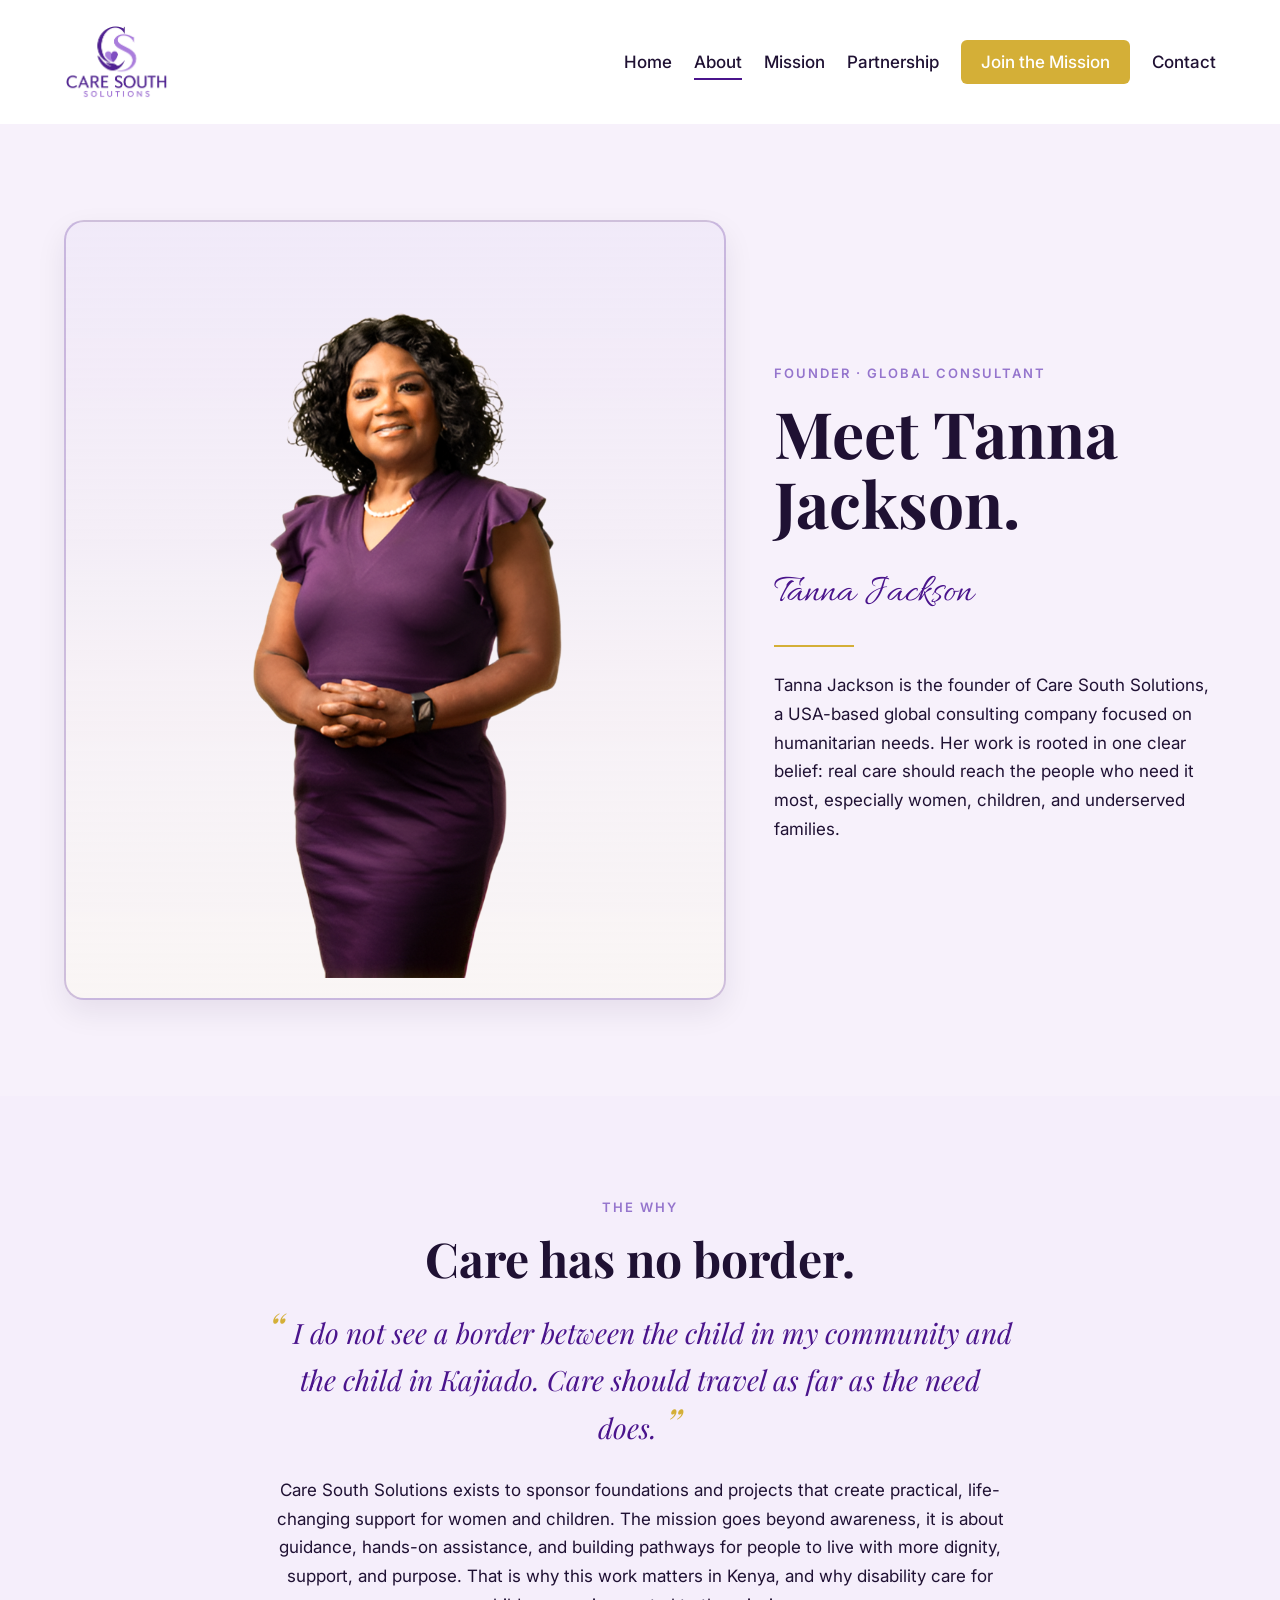
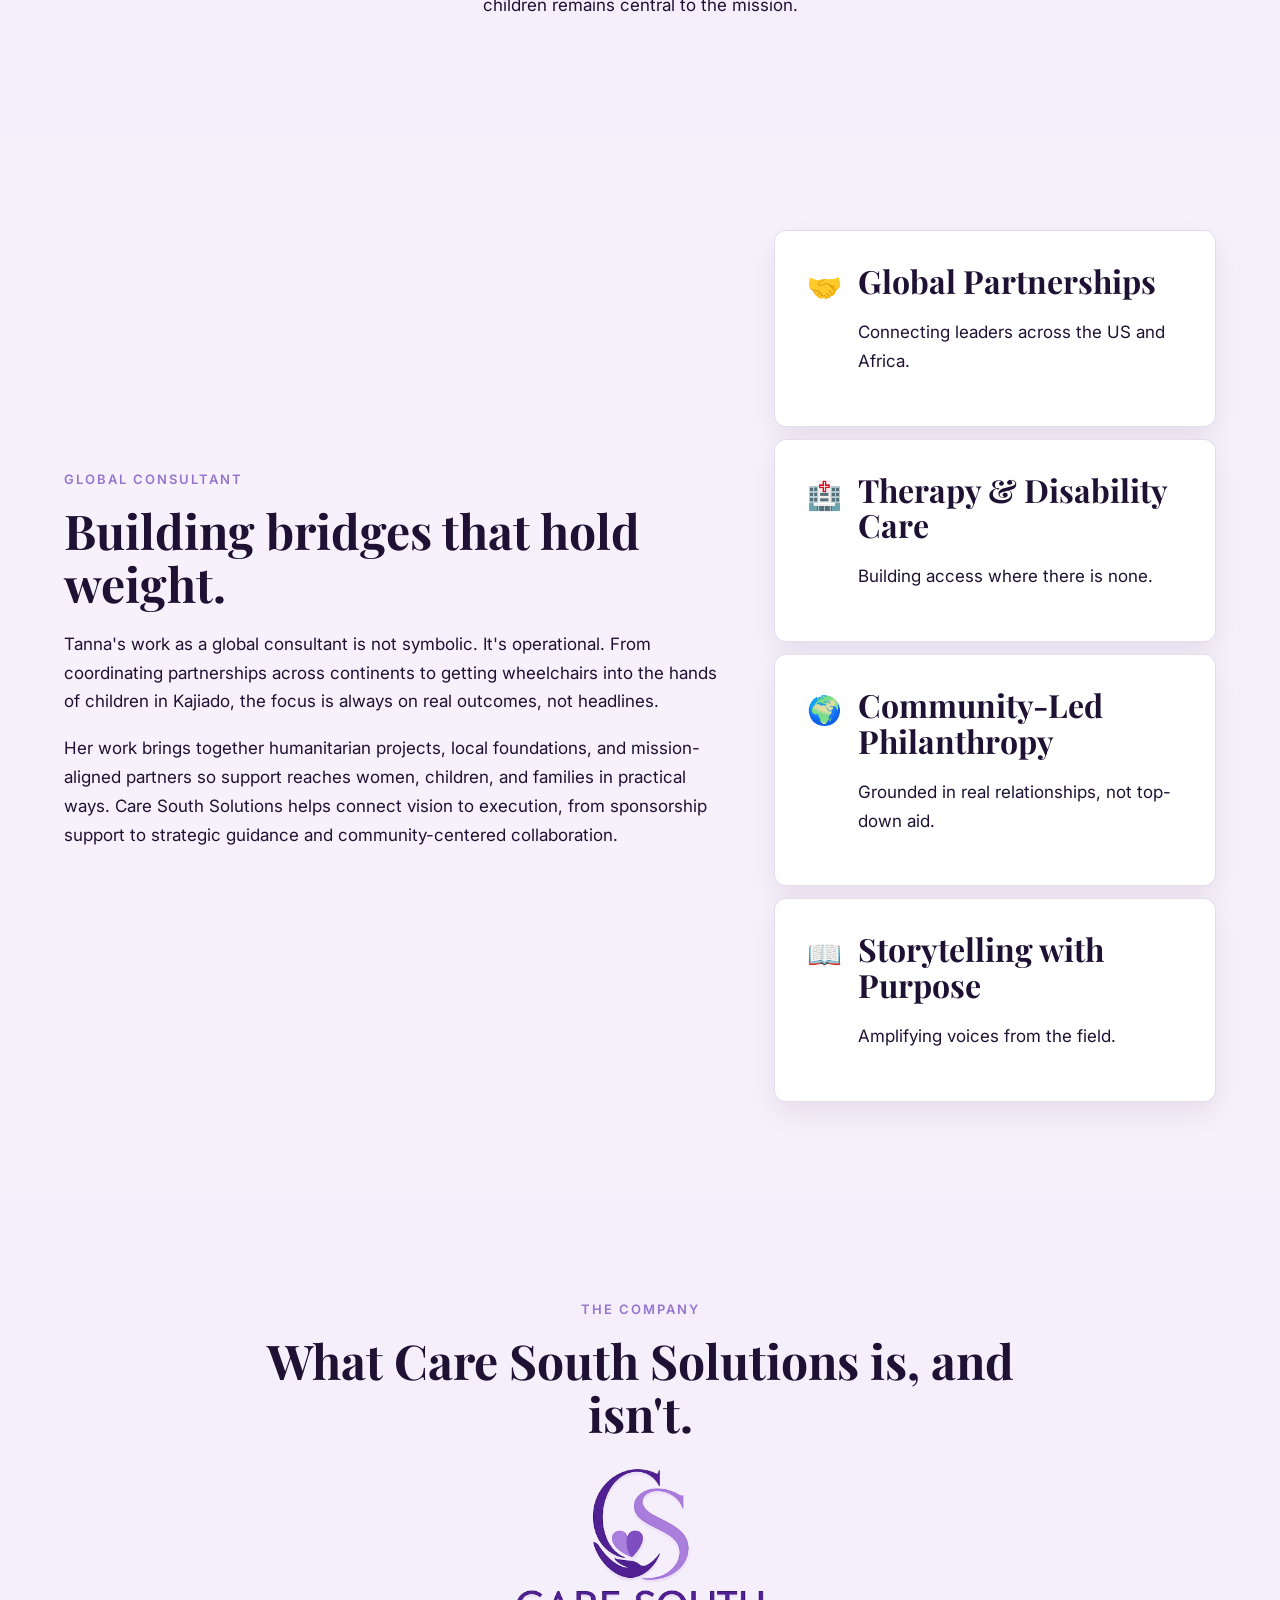
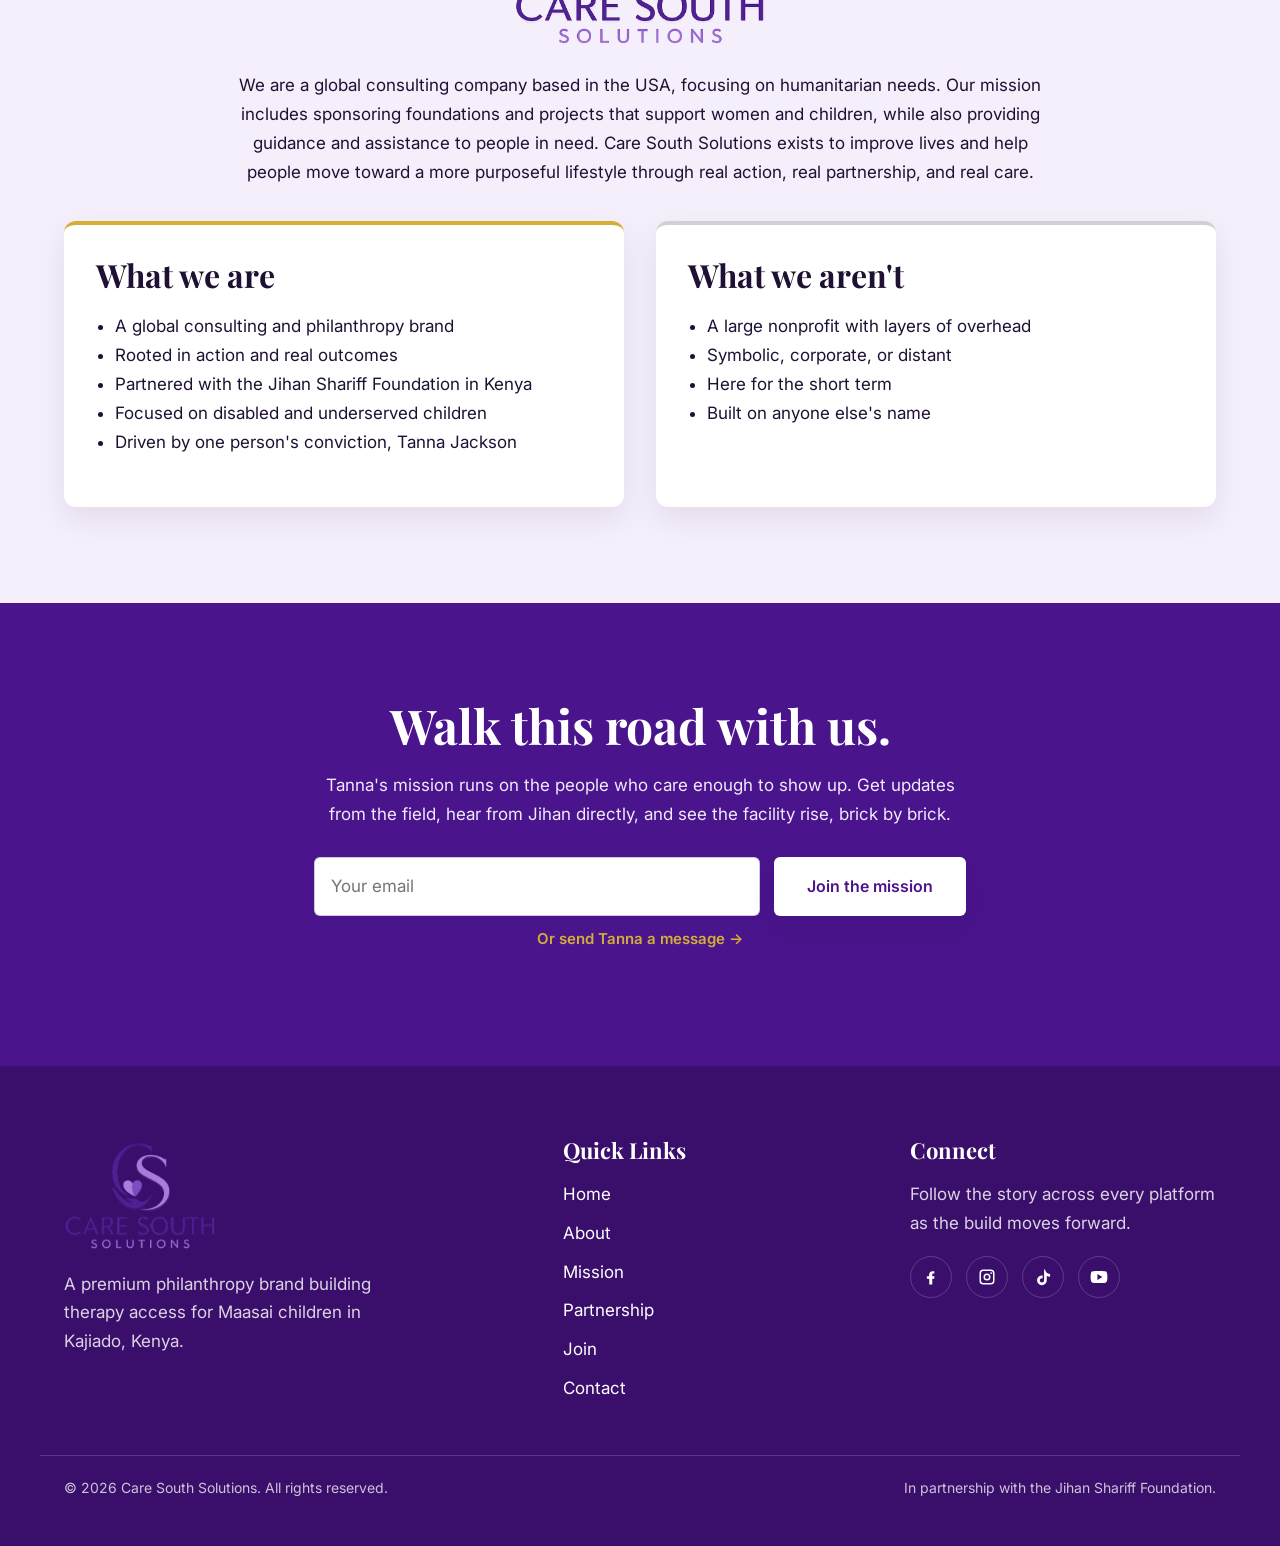
==== about.html @ 9bb9696c "Add files via upload" ====
<!DOCTYPE html>
<html lang="en">
<head>
  <meta charset="UTF-8">
  <meta name="viewport" content="width=device-width, initial-scale=1.0">
  <title>About | Care South Solutions</title>
  <meta name="description" content="Meet Tanna Jackson, founder of Care South Solutions, and learn why her global consulting work is rooted in care that crosses borders.">
  <meta name="author" content="Tanna Jackson · Care South Solutions">
  <meta property="og:title" content="About | Care South Solutions">
  <meta property="og:description" content="Meet Tanna Jackson, founder of Care South Solutions, and learn why her global consulting work is rooted in care that crosses borders.">
  <meta property="og:image" content="/assets/og-image.jpg">
  <meta property="og:url" content="https://[FILL IN: full page URL]/about.html">
  <meta property="og:type" content="website">
  <meta name="twitter:card" content="summary_large_image">
  <meta name="twitter:title" content="About | Care South Solutions">
  <meta name="twitter:description" content="Meet Tanna Jackson, founder of Care South Solutions, and learn why her global consulting work is rooted in care that crosses borders.">
  <meta name="twitter:image" content="/assets/og-image.jpg">
  <link rel="canonical" href="https://[FILL IN: full page URL]/about.html">
  <link rel="icon" href="/assets/favicon.ico" sizes="any">
  <link rel="apple-touch-icon" href="/assets/apple-touch-icon.png">
  <link rel="manifest" href="/manifest.json">
  <link rel="preconnect" href="https://fonts.googleapis.com">
  <link rel="preconnect" href="https://fonts.gstatic.com" crossorigin>
  <link rel="preload" as="style" href="https://fonts.googleapis.com/css2?family=Playfair+Display:wght@700&family=Inter:wght@400&display=swap">
  <link rel="stylesheet" href="https://fonts.googleapis.com/css2?family=Playfair+Display:wght@400;700;900&family=Inter:wght@400;500;600&family=Allura&display=swap">
  <link rel="stylesheet" href="css/styles.css">
</head>
<body>
<a class="skip-link" href="#main-content">Skip to main content</a>
<header class="site-header">
  <div class="container navbar">
    <a class="navbar-brand" href="index.html" aria-label="Care South Solutions home">
      <img src="assets/logo-brand-clean.png" alt="Care South Solutions logo" width="310" height="140">
    </a>
    <button class="menu-toggle" type="button" aria-expanded="false" aria-controls="site-menu" aria-label="Open menu">
      <span></span><span></span><span></span>
    </button>
    <nav class="site-nav" aria-label="Main navigation">
      <ul class="nav-links" id="site-menu">
        <li><a href="index.html">Home</a></li>
        <li><a href="about.html">About</a></li>
        <li><a href="mission.html">Mission</a></li>
        <li><a href="partnership.html">Partnership</a></li>
        <li><a class="nav-cta" href="join.html">Join the Mission</a></li>
        <li><a href="contact.html">Contact</a></li>
      </ul>
    </nav>
    <div class="mobile-overlay" aria-hidden="true"></div>
  </div>
</header>
<main id="main-content">
  <section class="section section-cream page-hero fade-in" aria-labelledby="about-hero-title">
    <div class="container split-layout">
      <div>
        <div class="image-frame tall about-portrait-frame">
          <img class="about-portrait" src="assets/tanna-jackson.png" alt="Portrait of Tanna Jackson in a purple dress" width="1024" height="1536">
        </div>
      </div>
      <div>
        <p class="eyebrow">Founder · Global Consultant</p>
        <h1 id="about-hero-title">Meet Tanna Jackson.</h1>
        <p class="signature" style="font-size: 40px;">Tanna Jackson</p>
        <div class="gold-rule"></div>
        <p>Tanna Jackson is the founder of Care South Solutions, a USA-based global consulting company focused on humanitarian needs. Her work is rooted in one clear belief: real care should reach the people who need it most, especially women, children, and underserved families.</p>
      </div>
    </div>
  </section>

  <section class="section fade-in" aria-labelledby="why-title">
    <div class="container text-center max-800 mx-auto">
      <p class="eyebrow">The Why</p>
      <h2 id="why-title">Care has no border.</h2>
      <p class="quote">I do not see a border between the child in my community and the child in Kajiado. Care should travel as far as the need does.</p>
      <p>Care South Solutions exists to sponsor foundations and projects that create practical, life-changing support for women and children. The mission goes beyond awareness, it is about guidance, hands-on assistance, and building pathways for people to live with more dignity, support, and purpose. That is why this work matters in Kenya, and why disability care for children remains central to the mission.</p>
    </div>
  </section>

  <section class="section section-cream fade-in" aria-labelledby="consultant-title">
    <div class="container split-layout">
      <div>
        <p class="eyebrow">Global Consultant</p>
        <h2 id="consultant-title">Building bridges that hold weight.</h2>
        <p>Tanna's work as a global consultant is not symbolic. It's operational. From coordinating partnerships across continents to getting wheelchairs into the hands of children in Kajiado, the focus is always on real outcomes, not headlines.</p>
        <p>Her work brings together humanitarian projects, local foundations, and mission-aligned partners so support reaches women, children, and families in practical ways. Care South Solutions helps connect vision to execution, from sponsorship support to strategic guidance and community-centered collaboration.</p>
      </div>
      <div class="centered-stack">
        <article class="card focus-card"><div class="focus-emoji">🤝</div><div><h3>Global Partnerships</h3><p>Connecting leaders across the US and Africa.</p></div></article>
        <article class="card focus-card"><div class="focus-emoji">🏥</div><div><h3>Therapy &amp; Disability Care</h3><p>Building access where there is none.</p></div></article>
        <article class="card focus-card"><div class="focus-emoji">🌍</div><div><h3>Community-Led Philanthropy</h3><p>Grounded in real relationships, not top-down aid.</p></div></article>
        <article class="card focus-card"><div class="focus-emoji">📖</div><div><h3>Storytelling with Purpose</h3><p>Amplifying voices from the field.</p></div></article>
      </div>
    </div>
  </section>

  <section class="section fade-in" aria-labelledby="company-title">
    <div class="container max-900 mx-auto text-center">
      <p class="eyebrow">The Company</p>
      <h2 id="company-title">What Care South Solutions is, and isn't.</h2>
      <img class="company-logo-mark" src="assets/logo.png" alt="Care South Solutions brand logo" width="260" height="260" loading="lazy">
      <p class="company-summary">We are a global consulting company based in the USA, focusing on humanitarian needs. Our mission includes sponsoring foundations and projects that support women and children, while also providing guidance and assistance to people in need. Care South Solutions exists to improve lives and help people move toward a more purposeful lifestyle through real action, real partnership, and real care.</p>
    </div>
    <div class="container compare-grid" style="margin-top: 34px;">
      <article class="compare-card positive">
        <h3>What we are</h3>
        <ul>
          <li>A global consulting and philanthropy brand</li>
          <li>Rooted in action and real outcomes</li>
          <li>Partnered with the Jihan Shariff Foundation in Kenya</li>
          <li>Focused on disabled and underserved children</li>
          <li>Driven by one person's conviction, Tanna Jackson</li>
        </ul>
      </article>
      <article class="compare-card muted">
        <h3>What we aren't</h3>
        <ul>
          <li>A large nonprofit with layers of overhead</li>
          <li>Symbolic, corporate, or distant</li>
          <li>Here for the short term</li>
          <li>Built on anyone else's name</li>
        </ul>
      </article>
    </div>
  </section>

  <section class="section section-purple fade-in" aria-labelledby="about-cta-title">
    <div class="container text-center max-700 mx-auto">
      <h2 id="about-cta-title">Walk this road with us.</h2>
      <p class="text-lavender">Tanna's mission runs on the people who care enough to show up. Get updates from the field, hear from Jihan directly, and see the facility rise, brick by brick.</p>
      <form class="inline-form" data-formspree="true" method="POST" style="justify-content: center;">
        <div class="form-group sr-only"><label for="about-email">Email address</label></div>
        <input class="input" id="about-email" name="email" type="email" placeholder="Your email" required>
        <button class="btn-white" type="submit" data-default-label="Join the mission">Join the mission</button>
      </form>
      <div data-form-status></div>
      <p class="small"><a class="text-link" href="contact.html" style="color: var(--color-gold);">Or send Tanna a message →</a></p>
    </div>
  </section>
</main>
<footer class="site-footer">
  <div class="container footer-grid">
    <div>
      <img class="footer-logo" src="assets/logo-new-cropped.png" alt="Care South Solutions logo in white" width="260" height="112" loading="lazy">
      <p class="footer-tagline">A premium philanthropy brand building therapy access for Maasai children in Kajiado, Kenya.</p>
    </div>
    <div>
      <h3 class="footer-heading">Quick Links</h3>
      <ul class="footer-links">
        <li><a href="index.html">Home</a></li>
        <li><a href="about.html">About</a></li>
        <li><a href="mission.html">Mission</a></li>
        <li><a href="partnership.html">Partnership</a></li>
        <li><a href="join.html">Join</a></li>
        <li><a href="contact.html">Contact</a></li>
      </ul>
    </div>
    <div>
      <h3 class="footer-heading">Connect</h3>
      <p class="footer-copy">Follow the story across every platform as the build moves forward.</p>
      <div class="social-links">
        <a href="[FILL IN: Facebook URL]" aria-label="Facebook"><svg viewBox="0 0 24 24" aria-hidden="true"><path d="M13.5 21v-7h2.3l.4-3h-2.7V9.2c0-.9.3-1.5 1.6-1.5H16V5.1c-.2 0-.9-.1-1.8-.1-2.9 0-4.5 1.7-4.5 4.8V11H7v3h2.9v7h3.6Z" fill="currentColor"/></svg></a>
        <a href="[FILL IN: Instagram URL]" aria-label="Instagram"><svg viewBox="0 0 24 24" aria-hidden="true"><path d="M7.5 3h9A4.5 4.5 0 0 1 21 7.5v9a4.5 4.5 0 0 1-4.5 4.5h-9A4.5 4.5 0 0 1 3 16.5v-9A4.5 4.5 0 0 1 7.5 3Zm0 1.8A2.7 2.7 0 0 0 4.8 7.5v9a2.7 2.7 0 0 0 2.7 2.7h9a2.7 2.7 0 0 0 2.7-2.7v-9a2.7 2.7 0 0 0-2.7-2.7h-9Zm9.45 1.35a1.05 1.05 0 1 1 0 2.1 1.05 1.05 0 0 1 0-2.1ZM12 7.8A4.2 4.2 0 1 1 7.8 12 4.2 4.2 0 0 1 12 7.8Zm0 1.8A2.4 2.4 0 1 0 14.4 12 2.4 2.4 0 0 0 12 9.6Z" fill="currentColor"/></svg></a>
        <a href="[FILL IN: TikTok URL]" aria-label="TikTok"><svg viewBox="0 0 24 24" aria-hidden="true"><path d="M14.5 3c.2 1.8 1.2 3.4 2.8 4.4 1 .6 2.1 1 3.2 1v3.2c-1.4 0-2.8-.3-4-.9v5.3c0 3.2-2.6 5.8-5.8 5.8S4.9 19.2 4.9 16s2.6-5.8 5.8-5.8c.3 0 .6 0 .9.1v3.3a2.7 2.7 0 0 0-.9-.2A2.6 2.6 0 1 0 13.3 16V3h1.2Z" fill="currentColor"/></svg></a>
        <a href="[FILL IN: YouTube URL]" aria-label="YouTube"><svg viewBox="0 0 24 24" aria-hidden="true"><path d="M21.6 7.2a2.9 2.9 0 0 0-2-2c-1.8-.5-7.6-.5-7.6-.5s-5.8 0-7.6.5a2.9 2.9 0 0 0-2 2A30 30 0 0 0 1.9 12a30 30 0 0 0 .5 4.8 2.9 2.9 0 0 0 2 2c1.8.5 7.6.5 7.6.5s5.8 0 7.6-.5a2.9 2.9 0 0 0 2-2A30 30 0 0 0 22.1 12a30 30 0 0 0-.5-4.8ZM10.1 15.5V8.5l6 3.5-6 3.5Z" fill="currentColor"/></svg></a>
      </div>
    </div>
  </div>
  <div class="container footer-meta">
    <p>© 2026 Care South Solutions. All rights reserved.</p>
    <p>In partnership with the Jihan Shariff Foundation.</p>
  </div>
</footer>
<script src="js/main.js"></script>
</body>
</html>
---- css/styles.css ----
:root {
  --color-purple: #4A148C;
  --color-purple-dark: #3A0F6B;
  --color-lavender: #9575CD;
  --color-lavender-soft: #F1EAFB;
  --color-gold: #D4AF37;
  --color-cream: #F7F1FB;
  --color-charcoal: #1F1133;
  --color-white: #FFFFFF;
  --color-muted: #6E6280;
  --color-border: rgba(74, 20, 140, 0.14);
  --color-border-strong: rgba(74, 20, 140, 0.24);
  --color-success-bg: #f5efe2;
  --color-success-text: #6e4f00;
  --font-heading: 'Playfair Display', Georgia, serif;
  --font-body: 'Inter', -apple-system, BlinkMacSystemFont, sans-serif;
  --font-signature: 'Allura', cursive;
  --max-width: 1200px;
  --section-padding: 96px;
  --section-padding-mobile: 64px;
  --radius-sm: 6px;
  --radius-md: 12px;
  --radius-lg: 20px;
  --radius-xl: 28px;
  --shadow-sm: 0 12px 30px rgba(31, 17, 51, 0.08);
  --shadow-md: 0 22px 55px rgba(31, 17, 51, 0.12);
  --shadow-lg: 0 28px 70px rgba(31, 17, 51, 0.16);
  --transition: 0.3s ease;
}
* { box-sizing: border-box; }
html { scroll-behavior: smooth; }
body {
  margin: 0;
  font-family: var(--font-body);
  font-size: 17px;
  line-height: 1.7;
  color: var(--color-charcoal);
  background: #f5eefb;
  text-rendering: optimizeLegibility;
  -webkit-font-smoothing: antialiased;
}
a { color: inherit; text-decoration: none; }
img, iframe { max-width: 100%; display: block; }
button, input, select, textarea { font: inherit; }
button { cursor: pointer; }
p, ul, ol { margin: 0 0 18px; }
ul { padding-left: 1.2rem; }
main { display: block; }
.container { width: min(100%, var(--max-width)); margin: 0 auto; padding: 0 24px; }
.section { padding: var(--section-padding) 0; }
.section-cream { background: var(--color-cream); }
.section-purple { background: var(--color-purple); color: var(--color-white); }
.section-gradient { background: linear-gradient(180deg, #fbf7fe 0%, var(--color-lavender-soft) 100%); }
.eyebrow {
  display: inline-block;
  margin-bottom: 14px;
  font-size: 13px;
  font-weight: 600;
  letter-spacing: 2px;
  text-transform: uppercase;
  color: var(--color-lavender);
}
.signature { font-family: var(--font-signature); font-size: 32px; color: var(--color-purple); }
.h1-tight { max-width: 12ch; }
.lead { font-size: 20px; color: var(--color-muted); }
.text-center { text-align: center; }
.text-lavender { color: var(--color-lavender-soft); }
.text-gold { color: var(--color-gold); }
.max-700 { max-width: 700px; }
.max-800 { max-width: 800px; }
.max-900 { max-width: 900px; }
.mx-auto { margin-left: auto; margin-right: auto; }
.grid-2, .grid-3, .grid-4 {
  display: grid;
  gap: 32px;
}
.grid-2 { grid-template-columns: repeat(2, minmax(0, 1fr)); }
.grid-3 { grid-template-columns: repeat(3, minmax(0, 1fr)); }
.grid-4 { grid-template-columns: repeat(4, minmax(0, 1fr)); }
h1, h2, h3 {
  margin: 0 0 20px;
  font-family: var(--font-heading);
  font-weight: 700;
  line-height: 1.1;
}
h1 { font-size: 64px; }
h2 { font-size: 48px; }
h3 { font-size: 32px; }
.skip-link {
  position: absolute;
  left: 16px;
  top: -100px;
  background: var(--color-gold);
  color: var(--color-white);
  padding: 12px 16px;
  border-radius: var(--radius-sm);
  z-index: 2000;
}
.skip-link:focus { top: 16px; }
.sr-only {
  position: absolute;
  width: 1px;
  height: 1px;
  padding: 0;
  margin: -1px;
  overflow: hidden;
  clip: rect(0, 0, 0, 0);
  white-space: nowrap;
  border: 0;
}
:focus-visible {
  outline: 2px solid var(--color-gold);
  outline-offset: 3px;
}
.btn-primary, .btn-secondary, .btn-white {
  display: inline-flex;
  align-items: center;
  justify-content: center;
  min-height: 52px;
  padding: 14px 32px;
  border-radius: var(--radius-sm);
  border: 1px solid transparent;
  font-size: 16px;
  font-weight: 600;
  transition: transform var(--transition), background-color var(--transition), border-color var(--transition), color var(--transition), box-shadow var(--transition);
}
.btn-primary { background: var(--color-gold); color: var(--color-white); box-shadow: var(--shadow-sm); }
.btn-primary:hover, .btn-primary:focus-visible { background: #b48f1a; transform: translateY(-1px); }
.btn-secondary { background: transparent; border-color: var(--color-purple); color: var(--color-purple); }
.btn-secondary:hover, .btn-secondary:focus-visible { background: rgba(74, 20, 140, 0.06); transform: translateY(-1px); }
.btn-white { background: var(--color-white); color: var(--color-purple); box-shadow: var(--shadow-sm); }
.btn-white:hover, .btn-white:focus-visible { background: #f5f0fb; transform: translateY(-1px); }
.site-header {
  position: sticky;
  top: 0;
  z-index: 1000;
  background: rgba(255, 255, 255, 0.98);
  backdrop-filter: blur(10px);
  transition: box-shadow var(--transition), background-color var(--transition);
}
.site-header.scrolled { box-shadow: 0 16px 36px rgba(31, 17, 51, 0.08); }
.navbar {
  min-height: 124px;
  display: flex;
  align-items: center;
  justify-content: space-between;
  gap: 20px;
}
.navbar-brand img { max-height: 118px; width: auto; object-fit: contain; display: block; }
.site-nav { margin-left: auto; }
.nav-links {
  display: flex;
  align-items: center;
  gap: 22px;
  list-style: none;
  padding: 0;
  margin: 0;
}
.nav-links a {
  position: relative;
  padding: 8px 0;
  font-weight: 500;
  color: var(--color-charcoal);
}
.nav-links a::after {
  content: '';
  position: absolute;
  left: 0;
  bottom: 0;
  width: 100%;
  height: 2px;
  transform: scaleX(0);
  transform-origin: left;
  background: var(--color-purple);
  transition: transform var(--transition);
}
.nav-links a.active::after, .nav-links a:hover::after, .nav-links a:focus-visible::after { transform: scaleX(1); }
.nav-links .nav-cta {
  padding: 12px 20px;
  background: var(--color-gold);
  color: var(--color-white);
  border-radius: var(--radius-sm);
}
.nav-links .nav-cta::after { display: none; }
.menu-toggle {
  display: none;
  width: 48px;
  height: 48px;
  border: 1px solid var(--color-border);
  border-radius: 10px;
  background: var(--color-white);
  padding: 0;
}
.menu-toggle span {
  display: block;
  width: 22px;
  height: 2px;
  margin: 5px auto;
  background: var(--color-charcoal);
  transition: transform var(--transition), opacity var(--transition);
}
.menu-toggle.is-open span:nth-child(1) { transform: translateY(7px) rotate(45deg); }
.menu-toggle.is-open span:nth-child(2) { opacity: 0; }
.menu-toggle.is-open span:nth-child(3) { transform: translateY(-7px) rotate(-45deg); }
.mobile-overlay {
  position: fixed;
  inset: 0;
  background: rgba(31, 17, 51, 0.45);
  opacity: 0;
  pointer-events: none;
  transition: opacity var(--transition);
}
.mobile-overlay.is-active { opacity: 1; pointer-events: auto; }
.site-footer {
  background: var(--color-purple-dark);
  color: var(--color-white);
  padding: 72px 0 28px;
}
.footer-grid {
  display: grid;
  grid-template-columns: 1.2fr 0.8fr 0.8fr;
  gap: 40px;
}
.footer-logo { max-height: 88px; width: auto; margin-bottom: 20px; }
.footer-tagline, .footer-copy { color: rgba(255,255,255,0.82); max-width: 340px; }
.footer-heading { font-size: 22px; margin-bottom: 18px; }
.footer-links { list-style: none; padding: 0; margin: 0; }
.footer-links li { margin-bottom: 10px; }
.social-links { display: flex; gap: 14px; margin-top: 16px; }
.social-links a {
  display: inline-flex;
  width: 42px;
  height: 42px;
  align-items: center;
  justify-content: center;
  border: 1px solid rgba(255,255,255,0.18);
  border-radius: 50%;
  color: var(--color-white);
}
.social-links svg { width: 20px; height: 20px; }
.footer-meta {
  display: flex;
  justify-content: space-between;
  gap: 16px;
  margin-top: 42px;
  padding-top: 20px;
  border-top: 1px solid rgba(255,255,255,0.16);
  font-size: 14px;
  color: rgba(255,255,255,0.75);
}
.fade-in {
  opacity: 0;
  transform: translateY(22px);
  transition: opacity 0.8s ease, transform 0.8s ease;
}
.fade-in.is-visible { opacity: 1; transform: translateY(0); }
.hero {
  position: relative;
  overflow: hidden;
}
.hero-watermark::after {
  content: 'CS';
  position: absolute;
  right: 6%;
  top: 8%;
  font-family: var(--font-heading);
  font-size: clamp(90px, 13vw, 180px);
  line-height: 1;
  color: rgba(74, 20, 140, 0.08);
  pointer-events: none;
}
.hero-grid, .split-layout {
  display: grid;
  grid-template-columns: 1.2fr 0.8fr;
  gap: 48px;
  align-items: center;
}
.hero-content { padding: 60px 0; }
.placeholder-card, .image-frame, .video-frame {
  border: 2px solid rgba(74, 20, 140, 0.24);
  background: linear-gradient(180deg, rgba(232, 223, 245, 0.4), rgba(250, 247, 242, 0.7));
  border-radius: var(--radius-lg);
  box-shadow: var(--shadow-sm);
  color: var(--color-purple);
}
.placeholder-card {
  min-height: 500px;
  display: flex;
  align-items: center;
  justify-content: center;
  text-align: center;
  padding: 32px;
  font-weight: 600;
}
.image-frame {
  min-height: 420px;
  padding: 24px;
  display: flex;
  align-items: center;
  justify-content: center;
  text-align: center;
}
.image-frame.tall { min-height: 600px; }
.image-frame.circle {
  min-height: 320px;
  width: 320px;
  aspect-ratio: 1 / 1;
  border-radius: 50%;
  margin: 0 auto;
  border-width: 4px;
}
.about-portrait-frame {
  padding: 20px;
  overflow: hidden;
}
.about-portrait {
  width: 100%;
  max-width: 520px;
  height: auto;
  margin: 0 auto;
  object-fit: contain;
}
.caption { margin-top: 14px; color: var(--color-muted); font-size: 15px; }
.inline-form, .stacked-form {
  display: flex;
  gap: 14px;
  margin: 28px 0 10px;
  flex-wrap: wrap;
}
.form-group { display: grid; gap: 8px; }
.input, .textarea, .select {
  width: 100%;
  min-height: 52px;
  padding: 14px 16px;
  border: 1px solid var(--color-border-strong);
  border-radius: var(--radius-sm);
  background: var(--color-white);
  color: var(--color-charcoal);
}
.input.large { min-height: 60px; font-size: 18px; }
.textarea { min-height: 150px; resize: vertical; }
.inline-form .input { flex: 1 1 280px; }
.form-note, .micro-copy { font-size: 14px; color: var(--color-muted); }
.trust-markers {
  display: flex;
  justify-content: center;
  flex-wrap: wrap;
  gap: 18px;
  margin-top: 14px;
  font-size: 14px;
  color: var(--color-muted);
}
.success-message, .error-message {
  padding: 16px 18px;
  border-radius: var(--radius-sm);
  margin-top: 14px;
}
.success-message { background: var(--color-success-bg); color: var(--color-success-text); }
.error-message { background: #f8e9ea; color: #8a2430; }
.impact-strip {
  background: var(--color-purple-dark);
  color: var(--color-white);
  padding: 64px 0;
}
.impact-grid {
  display: grid;
  grid-template-columns: repeat(3, minmax(0, 1fr));
  gap: 24px;
}
.impact-item {
  text-align: center;
  padding: 0 12px;
}
.impact-item + .impact-item { border-left: 1px solid rgba(212, 175, 55, 0.55); }
.impact-number {
  display: block;
  margin-bottom: 10px;
  font-family: var(--font-heading);
  font-size: 72px;
  line-height: 1;
  color: var(--color-gold);
}
.card {
  background: var(--color-white);
  border: 1px solid var(--color-border);
  border-radius: var(--radius-md);
  box-shadow: var(--shadow-sm);
  padding: 32px;
}
.person-card { border-left: 4px solid var(--color-purple); }
.person-card.gold { border-left-color: var(--color-gold); }
.person-head {
  width: 72px;
  height: 72px;
  border-radius: 50%;
  border: 2px dashed rgba(74, 20, 140, 0.35);
  display: flex;
  align-items: center;
  justify-content: center;
  font-size: 13px;
  text-align: center;
  color: var(--color-muted);
  margin-bottom: 18px;
}
.person-meta { color: var(--color-muted); font-size: 15px; }
.person-link, .text-link {
  color: var(--color-purple);
  font-weight: 600;
}
.text-link:hover, .person-link:hover { text-decoration: underline; text-decoration-color: var(--color-gold); text-underline-offset: 4px; }
.check-list { list-style: none; padding: 0; margin: 22px 0 30px; }
.check-list li {
  position: relative;
  padding-left: 28px;
  margin-bottom: 12px;
}
.check-list li::before {
  content: '✓';
  position: absolute;
  left: 0;
  top: 0;
  color: var(--color-gold);
  font-weight: 700;
}
.video-card iframe, .video-card .video-frame {
  width: 100%;
  aspect-ratio: 16 / 9;
  border: 0;
  border-radius: 16px;
  min-height: 220px;
}
.video-card h3 { font-size: 24px; margin-top: 18px; }

.video-frame img {
  width: 100%;
  height: 100%;
  object-fit: cover;
  display: block;
}

.quote {
  position: relative;
  font-family: var(--font-heading);
  font-size: 28px;
  font-style: italic;
  color: var(--color-purple);
  text-align: center;
  margin: 24px 0;
}
.quote::before, .quote::after {
  color: var(--color-gold);
  font-size: 42px;
  line-height: 0;
}
.quote::before { content: '“'; margin-right: 8px; }
.quote::after { content: '”'; margin-left: 8px; }
.focus-card { display: flex; gap: 16px; align-items: flex-start; }
.focus-emoji { font-size: 28px; }
.compare-grid { display: grid; grid-template-columns: repeat(2, minmax(0, 1fr)); gap: 32px; }
.compare-card { border-radius: var(--radius-md); padding: 32px; background: var(--color-white); box-shadow: var(--shadow-sm); }
.compare-card.positive { border-top: 4px solid var(--color-gold); }
.compare-card.muted { border-top: 4px solid rgba(31, 17, 51, 0.2); }
.timeline-grid { display: grid; grid-template-columns: repeat(3, minmax(0, 1fr)); gap: 24px; margin-top: 36px; }
.timeline-card { background: var(--color-white); color: var(--color-charcoal); border-radius: var(--radius-md); padding: 28px; }
.timeline-emoji { font-size: 36px; display: inline-block; margin-bottom: 18px; }
.roadmap {
  position: relative;
  padding-left: 32px;
}
.roadmap::before {
  content: '';
  position: absolute;
  left: 12px;
  top: 10px;
  bottom: 10px;
  width: 2px;
  background: rgba(74, 20, 140, 0.22);
}
.roadmap-step {
  position: relative;
  margin-bottom: 28px;
  padding-left: 30px;
}
.roadmap-step:last-child { margin-bottom: 0; }
.roadmap-step::before {
  content: attr(data-step);
  position: absolute;
  left: -6px;
  top: 2px;
  width: 24px;
  height: 24px;
  display: flex;
  align-items: center;
  justify-content: center;
  border-radius: 50%;
  background: var(--color-white);
  border: 2px solid var(--color-purple);
  color: var(--color-purple);
  font-size: 12px;
  font-weight: 700;
}
.roadmap-step.done::before { content: '✓'; background: var(--color-gold); border-color: var(--color-gold); color: var(--color-white); }
.cta-pattern {
  background-color: var(--color-purple);
  background-image: radial-gradient(circle at 1px 1px, rgba(212, 175, 55, 0.14) 1px, transparent 0);
  background-size: 22px 22px;
}
.testimonial-card { border-left: 4px solid var(--color-purple); }
.contact-card { padding: 48px; }
.info-stack { display: grid; gap: 24px; }
.info-item { padding: 26px; }
.dual-intro { align-items: stretch; }
.dual-panel { border-top: 6px solid var(--color-purple); }
.dual-panel.gold { border-top-color: var(--color-gold); }
.logo-venn {
  display: flex;
  justify-content: center;
  align-items: center;
  gap: 18px;
  margin-top: 36px;
}
.logo-venn .circle {
  width: 160px;
  height: 160px;
  border-radius: 50%;
  display: flex;
  align-items: center;
  justify-content: center;
  text-align: center;
  padding: 18px;
  border: 2px solid rgba(255,255,255,0.35);
}
.logo-venn .circle:first-child { background: rgba(255,255,255,0.08); }
.logo-venn .circle:last-child { background: rgba(212, 175, 55, 0.18); }
.plus-mark { font-size: 42px; color: var(--color-gold); }
.centered-stack > * + * { margin-top: 12px; }
.page-hero { min-height: 60vh; display: flex; align-items: center; }
.page-hero.short { min-height: 50vh; }
.gold-rule {
  width: 80px;
  height: 2px;
  background: var(--color-gold);
  margin: 12px 0 24px;
}
.small { font-size: 15px; }
@media (max-width: 1024px) {
  h1 { font-size: 54px; }
  h2 { font-size: 42px; }
  h3 { font-size: 28px; }
  .hero-grid, .split-layout { grid-template-columns: 1fr; }
  .footer-grid, .grid-4 { grid-template-columns: repeat(2, minmax(0, 1fr)); }
  .timeline-grid, .impact-grid { grid-template-columns: 1fr; }
  .impact-item + .impact-item { border-left: 0; border-top: 1px solid rgba(212, 175, 55, 0.55); padding-top: 24px; }
  .contact-card { padding: 36px; }
}
@media (max-width: 768px) {
  :root { --section-padding: var(--section-padding-mobile); }
  body { font-size: 16px; }
  h1 { font-size: 40px; }
  h2 { font-size: 32px; }
  h3 { font-size: 24px; }
  .menu-toggle { display: inline-block; z-index: 1101; }
  .site-nav { margin-left: 0; }
  .nav-links {
    position: fixed;
    top: 0;
    right: 0;
    width: min(82vw, 360px);
    height: 100dvh;
    padding: 110px 28px 28px;
    flex-direction: column;
    align-items: flex-start;
    gap: 18px;
    background: var(--color-white);
    box-shadow: -16px 0 42px rgba(31,17,51,0.14);
    transform: translateX(100%);
    transition: transform var(--transition);
    z-index: 1100;
  }
  .nav-links.is-open { transform: translateX(0); }
  .nav-links .nav-cta { width: 100%; justify-content: center; }
  .grid-2, .grid-3, .grid-4, .compare-grid, .footer-grid { grid-template-columns: 1fr; }
  .inline-form, .stacked-form { flex-direction: column; }
  .placeholder-card { min-height: 380px; }
  .image-frame.circle { width: min(320px, 84vw); }
  .footer-meta { flex-direction: column; }
  .page-hero, .hero { min-height: auto; }
}
@media (max-width: 480px) {
  .container { padding: 0 18px; }
  .navbar { min-height: 76px; }
  .btn-primary, .btn-secondary, .btn-white, .input, .select, .textarea { width: 100%; }
  .contact-card { padding: 26px; }
  .impact-number { font-size: 56px; }
  .logo-venn { flex-direction: column; }
  .plus-mark { transform: rotate(90deg); }
}

.company-logo-mark {
  width: min(260px, 52vw);
  height: auto;
  margin: 24px auto 20px;
  display: block;
}

.company-summary {
  max-width: 820px;
  margin: 0 auto;
}

.navbar-brand img {
  max-height: 76px;
  width: auto;
  object-fit: contain;
}

.footer-logo {
  max-height: 112px;
}

.hero-photo-card {
  position: relative;
  min-height: 520px;
  border-radius: var(--radius-xl);
  overflow: hidden;
  background: var(--color-white);
  border: 2px solid rgba(74, 20, 140, 0.18);
  box-shadow: var(--shadow-md);
  padding: 0;
}

.hero-photo-card img {
  width: 100%;
  height: 100%;
  min-height: 476px;
  object-fit: contain;
  object-position: center center;
  background: var(--color-white);
  border-radius: calc(var(--radius-xl) - 2px);
}

.hero-photo-badge {
  position: absolute;
  left: 22px;
  bottom: 22px;
  padding: 10px 14px;
  border-radius: 999px;
  background: rgba(255,255,255,0.9);
  color: var(--color-purple);
  border: 1px solid rgba(74,20,140,0.15);
  font-size: 14px;
  font-weight: 600;
  box-shadow: var(--shadow-sm);
}

.person-head.person-photo,
.person-head.person-logo {
  overflow: hidden;
  border-style: solid;
  border-color: rgba(74, 20, 140, 0.16);
  background: linear-gradient(180deg, rgba(232,223,245,0.5), rgba(255,255,255,0.92));
}

.person-head.person-photo img,
.person-head.person-logo img {
  width: 100%;
  height: 100%;
  object-fit: cover;
}

.person-head.person-logo {
  padding: 10px;
}

.mission-visual,
.mission-visual.alt,
.kenya-visual {
  position: relative;
  overflow: hidden;
  align-items: flex-end;
  justify-content: flex-start;
  padding: 28px;
  text-align: left;
  background:
    linear-gradient(180deg, rgba(58,15,107,0.1), rgba(58,15,107,0.82)),
    linear-gradient(135deg, rgba(232,223,245,0.88), rgba(74,20,140,0.22));
}

.mission-visual::before,
.mission-visual.alt::before,
.kenya-visual::before {
  content: '';
  position: absolute;
  inset: auto -30px -30px auto;
  width: 220px;
  height: 220px;
  background: url('../assets/logo-symbol.png') center/contain no-repeat;
  opacity: 0.16;
  pointer-events: none;
}

.visual-chip {
  position: absolute;
  top: 22px;
  left: 22px;
  padding: 8px 12px;
  border-radius: 999px;
  background: rgba(255,255,255,0.14);
  border: 1px solid rgba(255,255,255,0.18);
  color: var(--color-white);
  font-size: 13px;
  letter-spacing: 0.04em;
  text-transform: uppercase;
}

.visual-copy {
  position: relative;
  z-index: 1;
  display: grid;
  gap: 6px;
  color: var(--color-white);
}

.visual-copy strong {
  font-family: var(--font-heading);
  font-size: clamp(28px, 3vw, 40px);
  line-height: 1.1;
  font-weight: 700;
}

.visual-copy span {
  max-width: 30ch;
  color: rgba(255,255,255,0.88);
}

.branded-video {
  position: relative;
  overflow: hidden;
  background: linear-gradient(180deg, rgba(74,20,140,0.18), rgba(58,15,107,0.7));
}

.branded-video img {
  width: 100%;
  height: 100%;
  object-fit: cover;
  object-position: center 20%;
  filter: saturate(0.85) brightness(0.82);
}

.branded-video::after {
  content: '';
  position: absolute;
  inset: 0;
  background: linear-gradient(180deg, rgba(31,17,51,0.05), rgba(31,17,51,0.58));
}

.branded-video span {
  position: absolute;
  left: 18px;
  bottom: 18px;
  z-index: 1;
  padding: 8px 12px;
  border-radius: 999px;
  background: rgba(255,255,255,0.16);
  border: 1px solid rgba(255,255,255,0.18);
  color: var(--color-white);
  font-size: 13px;
  font-weight: 600;
}

.tanna-circle-photo {
  overflow: hidden;
  padding: 0;
}

.tanna-circle-photo img {
  width: 100%;
  height: 100%;
  object-fit: cover;
  object-position: center top;
}

.partner-photo-frame {
  overflow: hidden;
  padding: 0;
  aspect-ratio: 4 / 3;
  min-height: 340px !important;
  background: linear-gradient(180deg, rgba(232,223,245,0.55), rgba(250,247,242,0.92));
}

.partner-photo-frame img {
  width: 100%;
  height: 100%;
  min-height: 340px;
  object-fit: contain;
  object-position: center center;
}

.kenya-visual {
  display: flex;
  flex-direction: column;
  gap: 14px;
  align-items: center;
  justify-content: center;
  text-align: center;
}

.kenya-visual img {
  width: min(180px, 48%);
  height: auto;
  opacity: 0.95;
}

.kenya-visual span {
  position: relative;
  z-index: 1;
  color: var(--color-white);
  font-weight: 600;
}

@media (max-width: 768px) {
  .navbar-brand img {
    max-height: 80px;
  }

  .footer-logo {
    max-height: 96px;
  }

  .hero-photo-card,
  .hero-photo-card img {
    min-height: 420px;
  }
}


.real-photo {
  padding: 0;
  overflow: hidden;
  background: var(--color-white);
}

.real-photo img {
  width: 100%;
  height: 100%;
  min-height: 420px;
  object-fit: cover;
  object-position: center center;
}

.hero-community img {
  width: 100%;
  height: 100%;
  min-height: 520px;
  object-fit: contain;
  object-position: center center;
  background: var(--color-white);
  padding: 18px;
}

.photo-video img {
  object-position: center center;
  filter: saturate(0.9) brightness(0.9);
}

.visual-video img {
  object-fit: cover;
  object-position: center center;
  filter: none;
}

.logo-video img {
  object-fit: contain;
  object-position: center center;
  background: linear-gradient(180deg, rgba(74,20,140,0.2), rgba(58,15,107,0.72));
  padding: 14px;
  filter: none;
}

.footer-logo {
  border-radius: 12px;
}

@media (max-width: 768px) {
  .navbar { min-height: 104px; }
  .navbar-brand img { max-height: 78px; }
  .partner-photo-frame,
  .partner-photo-frame img { min-height: 280px !important; }
}


html, body {
  overflow-x: hidden;
}

@media (max-width: 768px) {
  .site-header {
    overflow: hidden;
  }

  .navbar {
    min-height: 88px;
    padding: 8px 0;
    gap: 14px;
  }

  .navbar-brand {
    display: inline-flex;
    align-items: center;
    max-width: 132px;
    flex: 0 0 auto;
  }

  .navbar-brand img {
    max-height: 58px;
    width: auto;
    object-fit: contain;
  }

  .menu-toggle {
    width: 56px;
    height: 56px;
    margin-left: auto;
    flex: 0 0 auto;
  }

  .nav-links {
    width: min(76vw, 320px);
    padding: 108px 28px 28px;
  }

  .hero-grid,
  .split-layout,
  .contact-grid,
  .partnership-intro {
    grid-template-columns: 1fr;
  }

  .hero-grid > *,
  .split-layout > *,
  .contact-grid > *,
  .partnership-intro > * {
    min-width: 0;
  }

  .hero-photo-card {
    min-height: 420px;
  }

  .hero-photo-card img {
    min-height: 360px;
  }
}

@media (max-width: 480px) {
  .navbar {
    min-height: 82px;
    gap: 10px;
  }

  .navbar-brand {
    max-width: 120px;
  }

  .navbar-brand img {
    max-height: 52px;
  }

  .menu-toggle {
    width: 54px;
    height: 54px;
  }

  .nav-links {
    width: 72vw;
    padding: 100px 24px 24px;
  }

  .hero-photo-card {
    min-height: 360px;
  }

  .hero-photo-card img {
    min-height: 300px;
  }
}
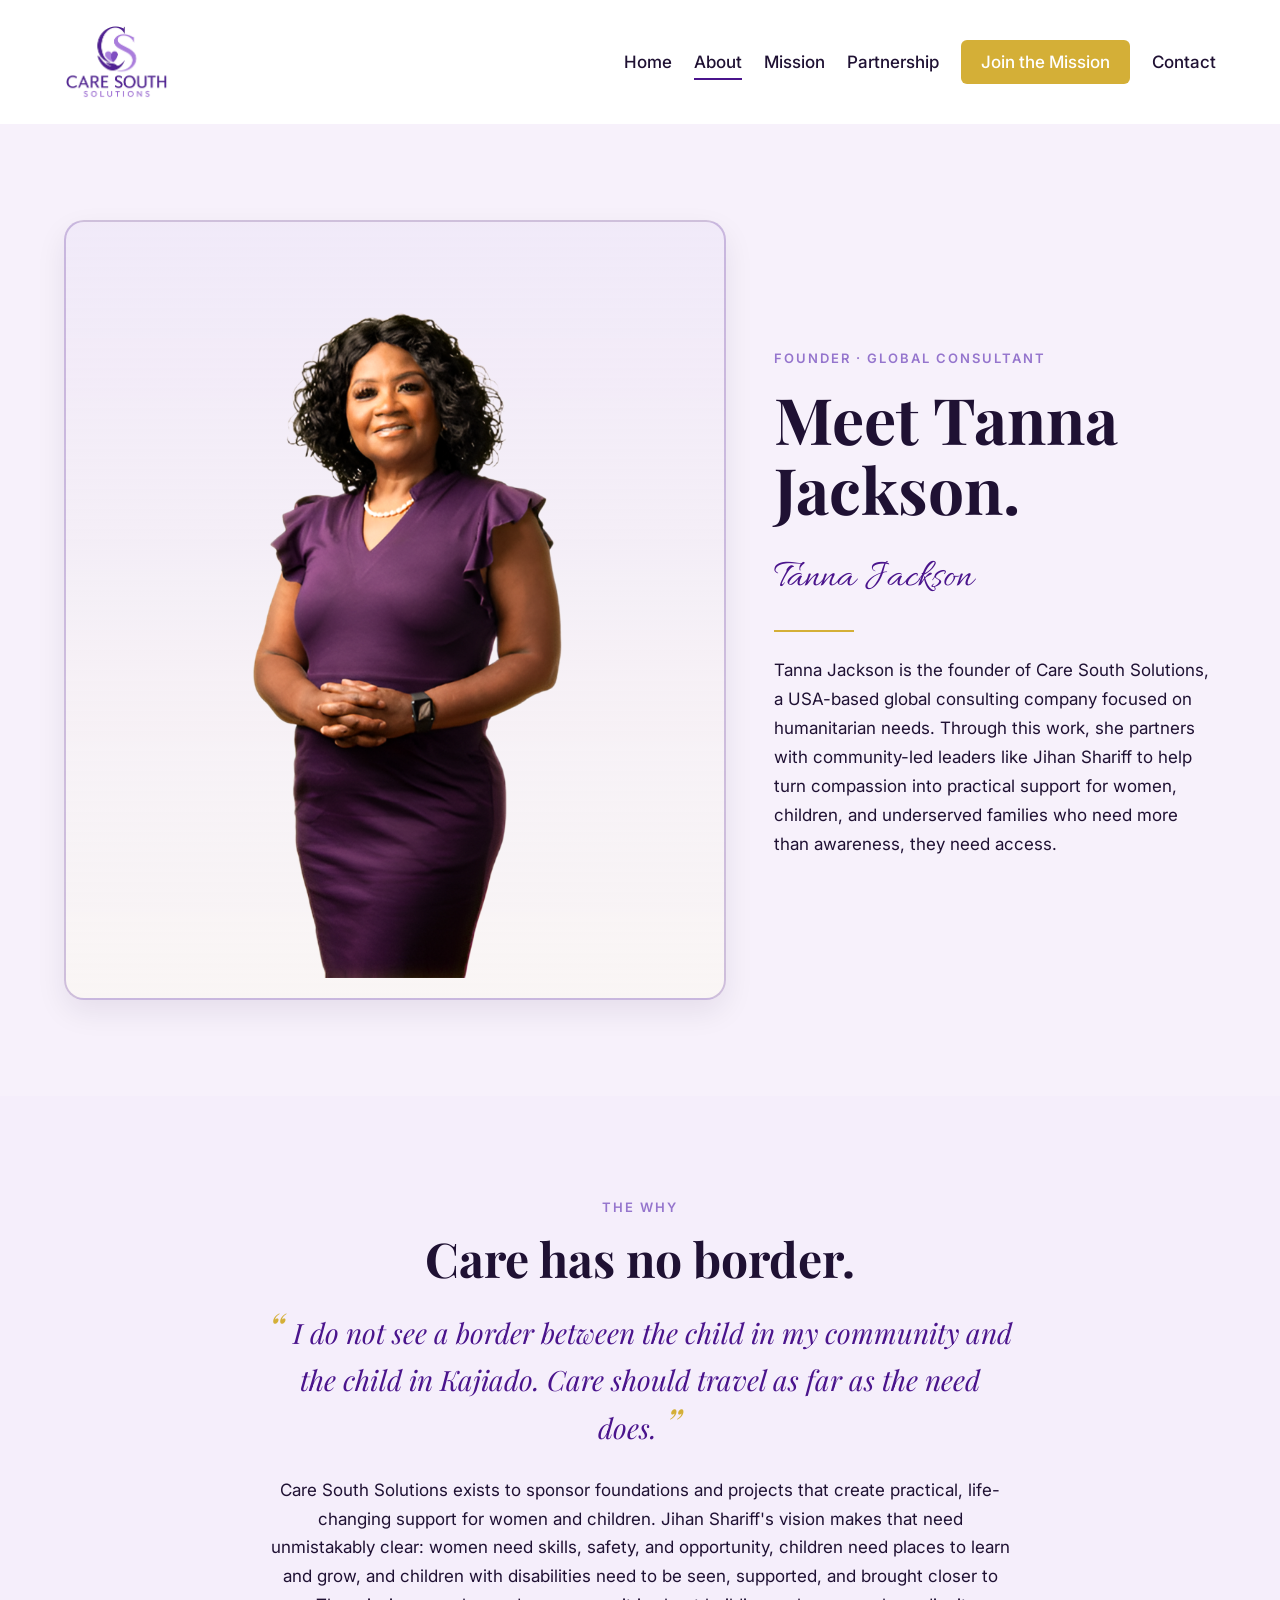
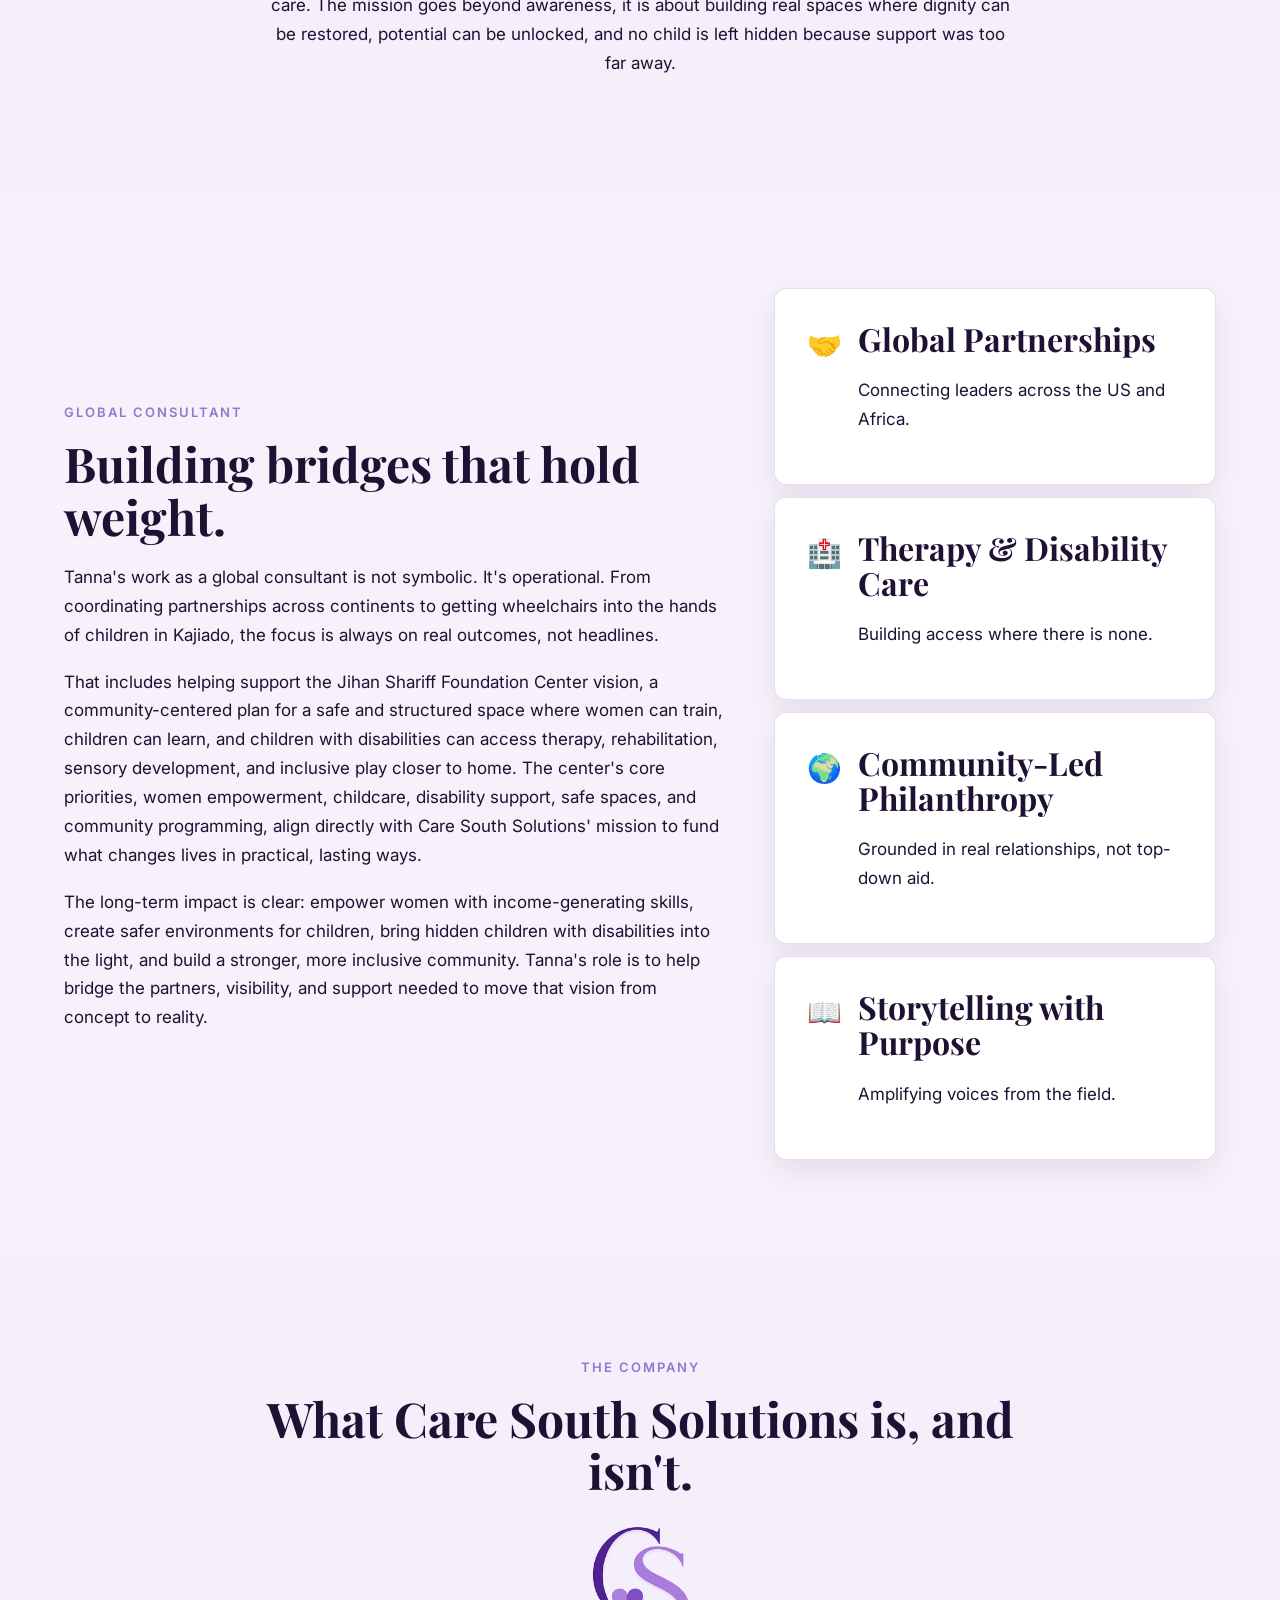
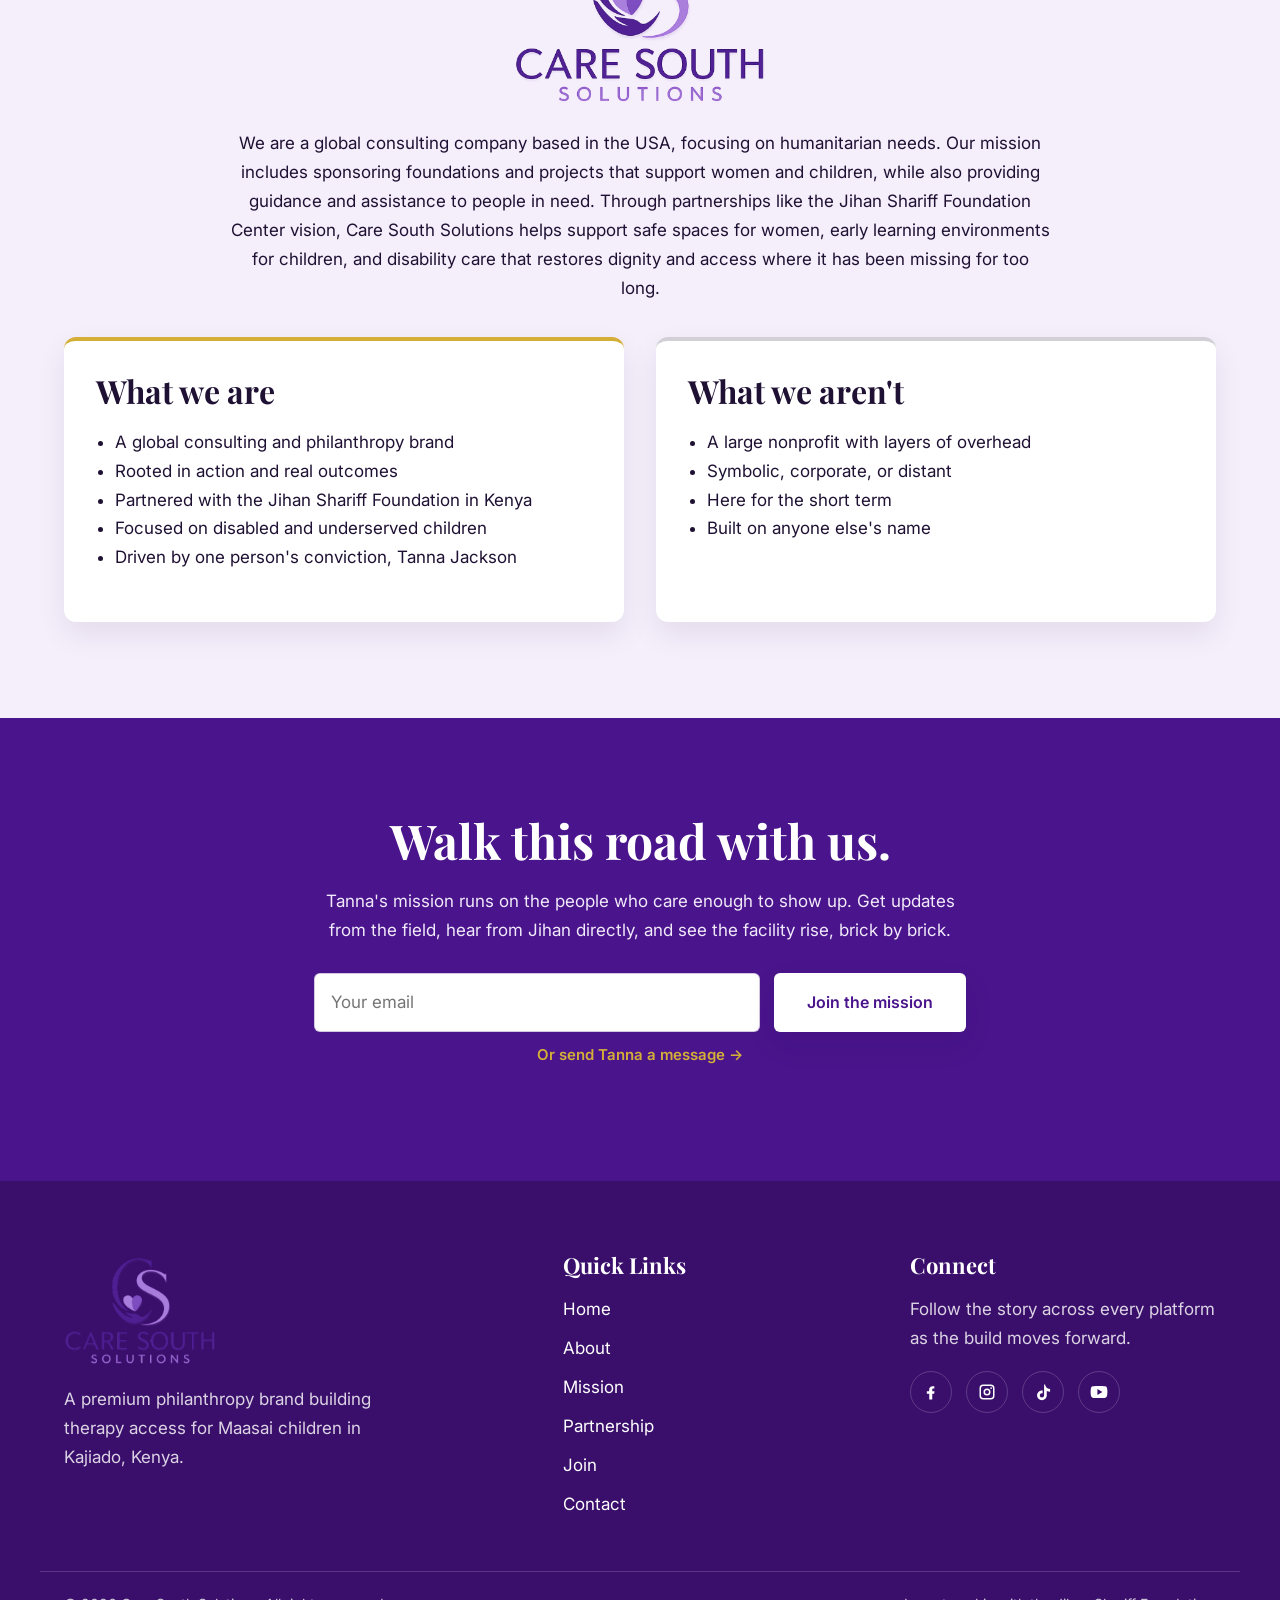
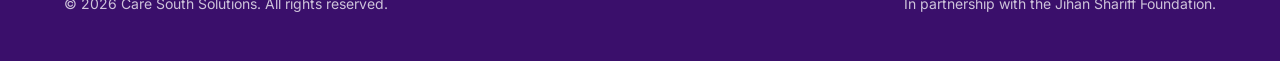
==== commit a615129d: "Add files via upload" ====
--- a/about.html
+++ b/about.html
@@ -61,7 +61,7 @@
         <h1 id="about-hero-title">Meet Tanna Jackson.</h1>
         <p class="signature" style="font-size: 40px;">Tanna Jackson</p>
         <div class="gold-rule"></div>
-        <p>Tanna Jackson is the founder of Care South Solutions, a USA-based global consulting company focused on humanitarian needs. Her work is rooted in one clear belief: real care should reach the people who need it most, especially women, children, and underserved families.</p>
+        <p>Tanna Jackson is the founder of Care South Solutions, a USA-based global consulting company focused on humanitarian needs. Through this work, she partners with community-led leaders like Jihan Shariff to help turn compassion into practical support for women, children, and underserved families who need more than awareness, they need access.</p>
       </div>
     </div>
   </section>
@@ -71,7 +71,7 @@
       <p class="eyebrow">The Why</p>
       <h2 id="why-title">Care has no border.</h2>
       <p class="quote">I do not see a border between the child in my community and the child in Kajiado. Care should travel as far as the need does.</p>
-      <p>Care South Solutions exists to sponsor foundations and projects that create practical, life-changing support for women and children. The mission goes beyond awareness, it is about guidance, hands-on assistance, and building pathways for people to live with more dignity, support, and purpose. That is why this work matters in Kenya, and why disability care for children remains central to the mission.</p>
+      <p>Care South Solutions exists to sponsor foundations and projects that create practical, life-changing support for women and children. Jihan Shariff's vision makes that need unmistakably clear: women need skills, safety, and opportunity, children need places to learn and grow, and children with disabilities need to be seen, supported, and brought closer to care. The mission goes beyond awareness, it is about building real spaces where dignity can be restored, potential can be unlocked, and no child is left hidden because support was too far away.</p>
     </div>
   </section>
 
@@ -81,7 +81,8 @@
         <p class="eyebrow">Global Consultant</p>
         <h2 id="consultant-title">Building bridges that hold weight.</h2>
         <p>Tanna's work as a global consultant is not symbolic. It's operational. From coordinating partnerships across continents to getting wheelchairs into the hands of children in Kajiado, the focus is always on real outcomes, not headlines.</p>
-        <p>Her work brings together humanitarian projects, local foundations, and mission-aligned partners so support reaches women, children, and families in practical ways. Care South Solutions helps connect vision to execution, from sponsorship support to strategic guidance and community-centered collaboration.</p>
+        <p>That includes helping support the Jihan Shariff Foundation Center vision, a community-centered plan for a safe and structured space where women can train, children can learn, and children with disabilities can access therapy, rehabilitation, sensory development, and inclusive play closer to home. The center's core priorities, women empowerment, childcare, disability support, safe spaces, and community programming, align directly with Care South Solutions' mission to fund what changes lives in practical, lasting ways.</p>
+        <p>The long-term impact is clear: empower women with income-generating skills, create safer environments for children, bring hidden children with disabilities into the light, and build a stronger, more inclusive community. Tanna's role is to help bridge the partners, visibility, and support needed to move that vision from concept to reality.</p>
       </div>
       <div class="centered-stack">
         <article class="card focus-card"><div class="focus-emoji">🤝</div><div><h3>Global Partnerships</h3><p>Connecting leaders across the US and Africa.</p></div></article>
@@ -97,7 +98,7 @@
       <p class="eyebrow">The Company</p>
       <h2 id="company-title">What Care South Solutions is, and isn't.</h2>
       <img class="company-logo-mark" src="assets/logo.png" alt="Care South Solutions brand logo" width="260" height="260" loading="lazy">
-      <p class="company-summary">We are a global consulting company based in the USA, focusing on humanitarian needs. Our mission includes sponsoring foundations and projects that support women and children, while also providing guidance and assistance to people in need. Care South Solutions exists to improve lives and help people move toward a more purposeful lifestyle through real action, real partnership, and real care.</p>
+      <p class="company-summary">We are a global consulting company based in the USA, focusing on humanitarian needs. Our mission includes sponsoring foundations and projects that support women and children, while also providing guidance and assistance to people in need. Through partnerships like the Jihan Shariff Foundation Center vision, Care South Solutions helps support safe spaces for women, early learning environments for children, and disability care that restores dignity and access where it has been missing for too long.</p>
     </div>
     <div class="container compare-grid" style="margin-top: 34px;">
       <article class="compare-card positive">
--- a/css/styles.css
+++ b/css/styles.css
@@ -134,7 +134,7 @@
 .site-header {
   position: sticky;
   top: 0;
-  z-index: 1000;
+  z-index: 3000;
   background: rgba(255, 255, 255, 0.98);
   backdrop-filter: blur(10px);
   transition: box-shadow var(--transition), background-color var(--transition);
@@ -210,6 +210,7 @@
   opacity: 0;
   pointer-events: none;
   transition: opacity var(--transition);
+  z-index: 3190;
 }
 .mobile-overlay.is-active { opacity: 1; pointer-events: auto; }
 .site-footer {
@@ -896,7 +897,7 @@
 
 @media (max-width: 768px) {
   .site-header {
-    overflow: hidden;
+    overflow: visible;
   }
 
   .navbar {
@@ -923,11 +924,16 @@
     height: 56px;
     margin-left: auto;
     flex: 0 0 auto;
+    position: relative;
+    z-index: 3201;
   }
 
   .nav-links {
     width: min(76vw, 320px);
     padding: 108px 28px 28px;
+    top: 0;
+    right: 0;
+    z-index: 3200;
   }
 
   .hero-grid,
